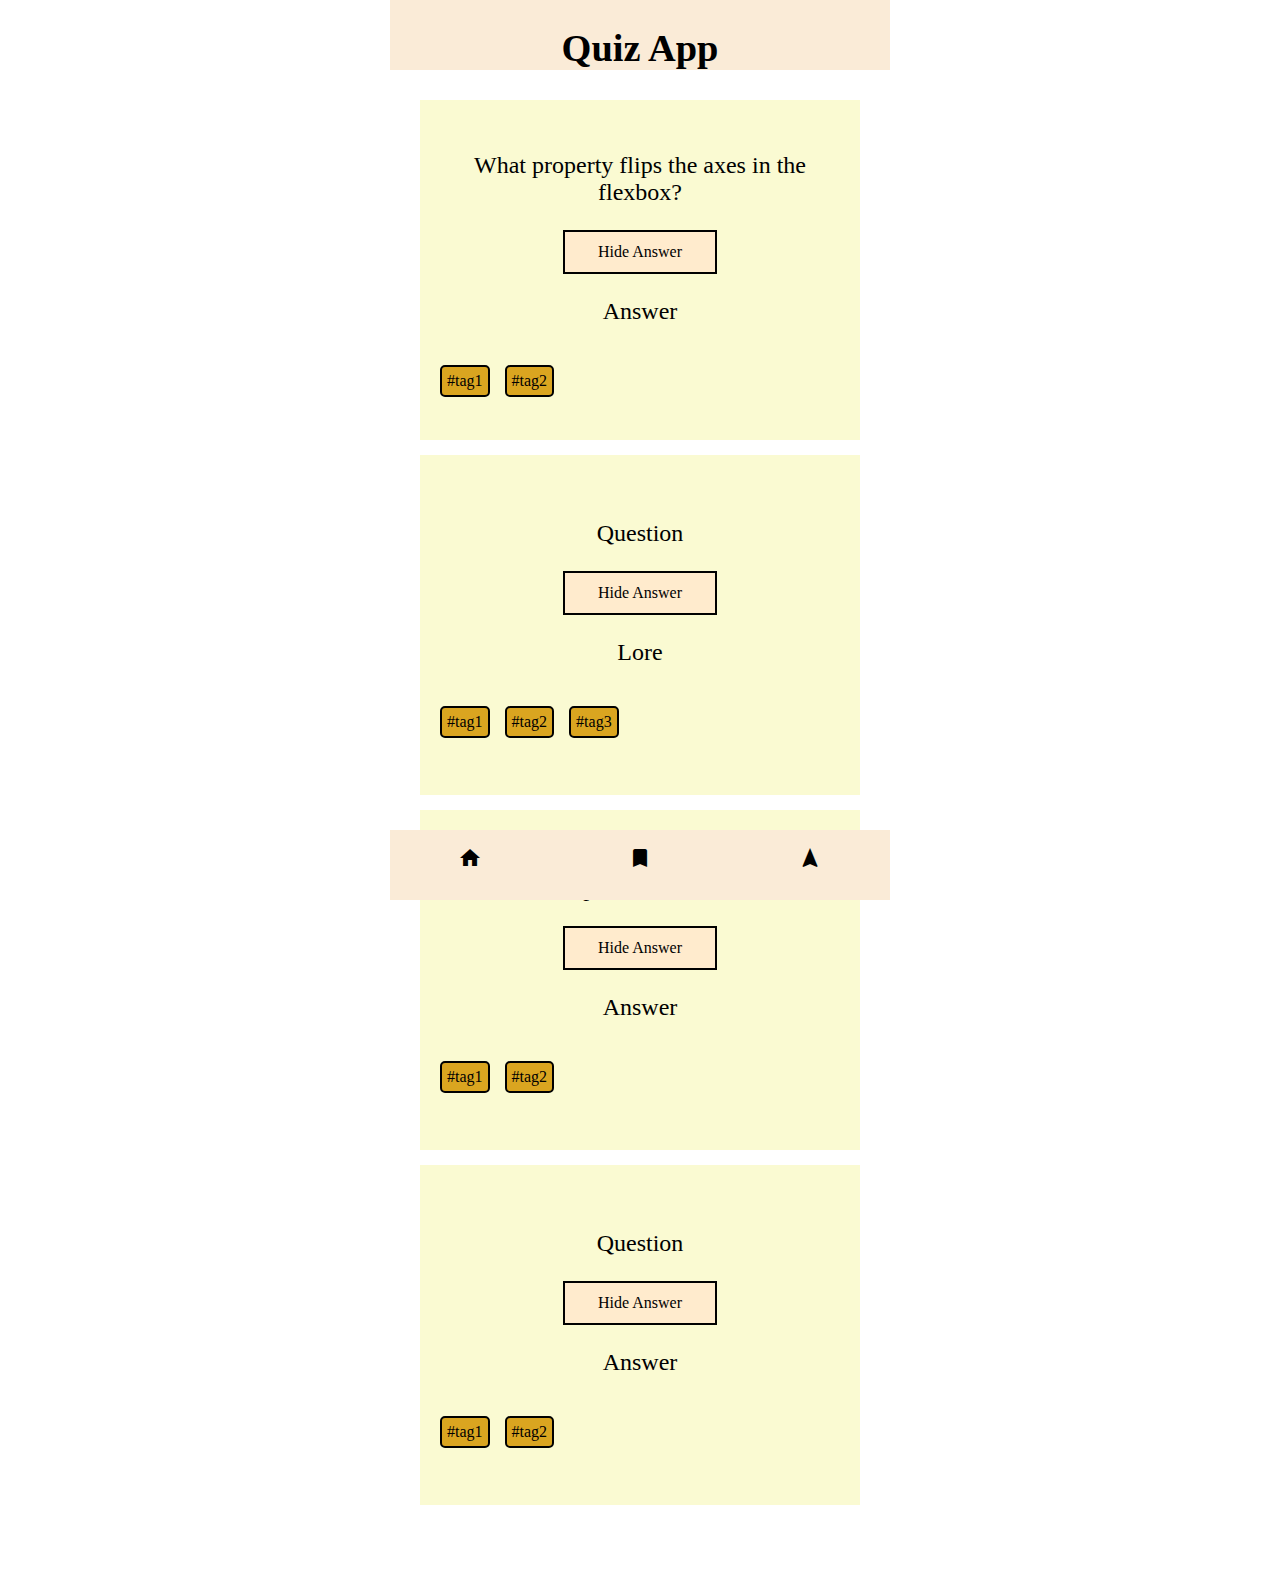
==== booksmarks.html @ e447157c "Add bookmarks.html and update basic page structure" ====
<!DOCTYPE html>
<html lang="en">
  <head>
    <meta charset="UTF-8" />
    <meta name="viewport" content="width=device-width, initial-scale=1.0" />
    <link rel="stylesheet" href="./styles/styles.css" />
    <link
      href="https://fonts.googleapis.com/icon?family=Material+Icons"
      rel="stylesheet"
    />
    <!-- stylesheet link for google icons -->
    <title>Quiz App</title>
  </head>
  <body>
    <div class="flex-wrapper">
      <header>
        <h1 id="title">Quiz App</h1>
      </header>
      <section class="card-area">
        <div class="card">
          <p class="card-question">
            What property flips the axes in the flexbox?
          </p>
          <div class="card-button">Hide Answer</div>
          <p class="card-answer">Answer</p>
          <ul class="card-tag-list">
            <li>#tag1</li>
            <li>#tag2</li>
          </ul>
        </div>
        <div class="card">
          <p class="card-question">Question</p>
          <div class="card-button">Hide Answer</div>
          <p class="card-answer">Lore</p>
          <ul class="card-tag-list">
            <li>#tag1</li>
            <li>#tag2</li>
            <li>#tag3</li>
          </ul>
        </div>
        <div class="card">
          <p class="card-question">Lorem ipsum dolor sit amet</p>
          <div class="card-button">Hide Answer</div>
          <p class="card-answer">Answer</p>
          <ul class="card-tag-list">
            <li>#tag1</li>
            <li>#tag2</li>
          </ul>
        </div>
        <div class="card">
          <p class="card-question">Question</p>
          <div class="card-button">Hide Answer</div>
          <p class="card-answer">Answer</p>
          <ul class="card-tag-list">
            <li>#tag1</li>
            <li>#tag2</li>
          </ul>
        </div>
      </section>
      <footer>
        <ul class="nav-bar">
          <li>
            <a href="index.html">
              <i class="material-icons">home</i>
            </a>
          </li>
          <li>
            <a href="">
              <i class="material-icons">bookmark</i>
            </a>
          </li>
          <li>
            <a href=""><i class="material-icons">navigation</i></a>
          </li>
        </ul>
      </footer>
    </div>
  </body>
</html>
---- styles/styles.css ----
body {
  text-align: center;
  /* border: 5px solid black; */
  padding: 0;
  margin: 0 auto;
  height: 100%;
  width: 500px;
}

.flex-wrapper {
  display: flex;
  flex-direction: column;
  justify-content: center;
  align-items: stretch;
  /* border: 3px solid green; */
  height: 100%;
  margin: 0 auto;
}

header {
  height: 70px;
  margin-bottom: 20px;
  position: sticky;
  /* sticky worked to stick header and footer respectively to top and bottom of page within flexbox */
  top: 0;
  background-color: antiquewhite;
  /* border: 3px solid hotpink; */
  align-content: center;
  /* this helped me to put #title in the middle */
}

#title {
  display: inline-block;
  font-size: 2.4rem;
}

.card-area {
  display: flex;
  flex-direction: column;
  justify-content: flex-start;
  align-items: center;
  gap: 15px;
  margin-top: 10px;
  /* border: 3px solid hotpink; */
  height: 100%;
}

.card {
  /* border: 3px solid blue; */
  /* hier besser mit flex-basis attributen arbeiten */
  width: 400px;
  height: 300px;
  text-align: center;
  padding: 20px;
  background-color: lightgoldenrodyellow;

  /* flexbox within cards */
  display: flex;
  flex-direction: column;
  justify-content: center;
  align-items: center;
}

/* nur behelfsmäßig fürs flexbox styling */
/* .card p,
div,
.card-tags {
  border: 2px solid green;
} */

.card p {
  font-size: 1.5rem;
}

.card-button {
  border: 2px solid black;
  background-color: blanchedalmond;
  width: 150px;
  height: 40px;
  align-content: center;
}

.card-tag-list {
  list-style: none;
  padding: 0;
  display: flex;
  flex-wrap: wrap;
  align-self: flex-start;
  gap: 15px;
}

.card-tag-list li {
  border: 2px solid black;
  background-color: goldenrod;
  border-radius: 5px;
  padding: 5px;
}

footer {
  position: sticky;
  bottom: 0;
  height: 70px;
  margin-top: 20px;
  background-color: antiquewhite;
  /* border: 3px solid hotpink; */
}

i {
  color: black;
}

.nav-bar {
  list-style: none;
  display: flex;
  justify-content: space-around;
  align-items: center;
  padding: 0;
  gap: 10px;
  background-color: antiquewhite;
  /* border: 3px solid burlywood; */
}
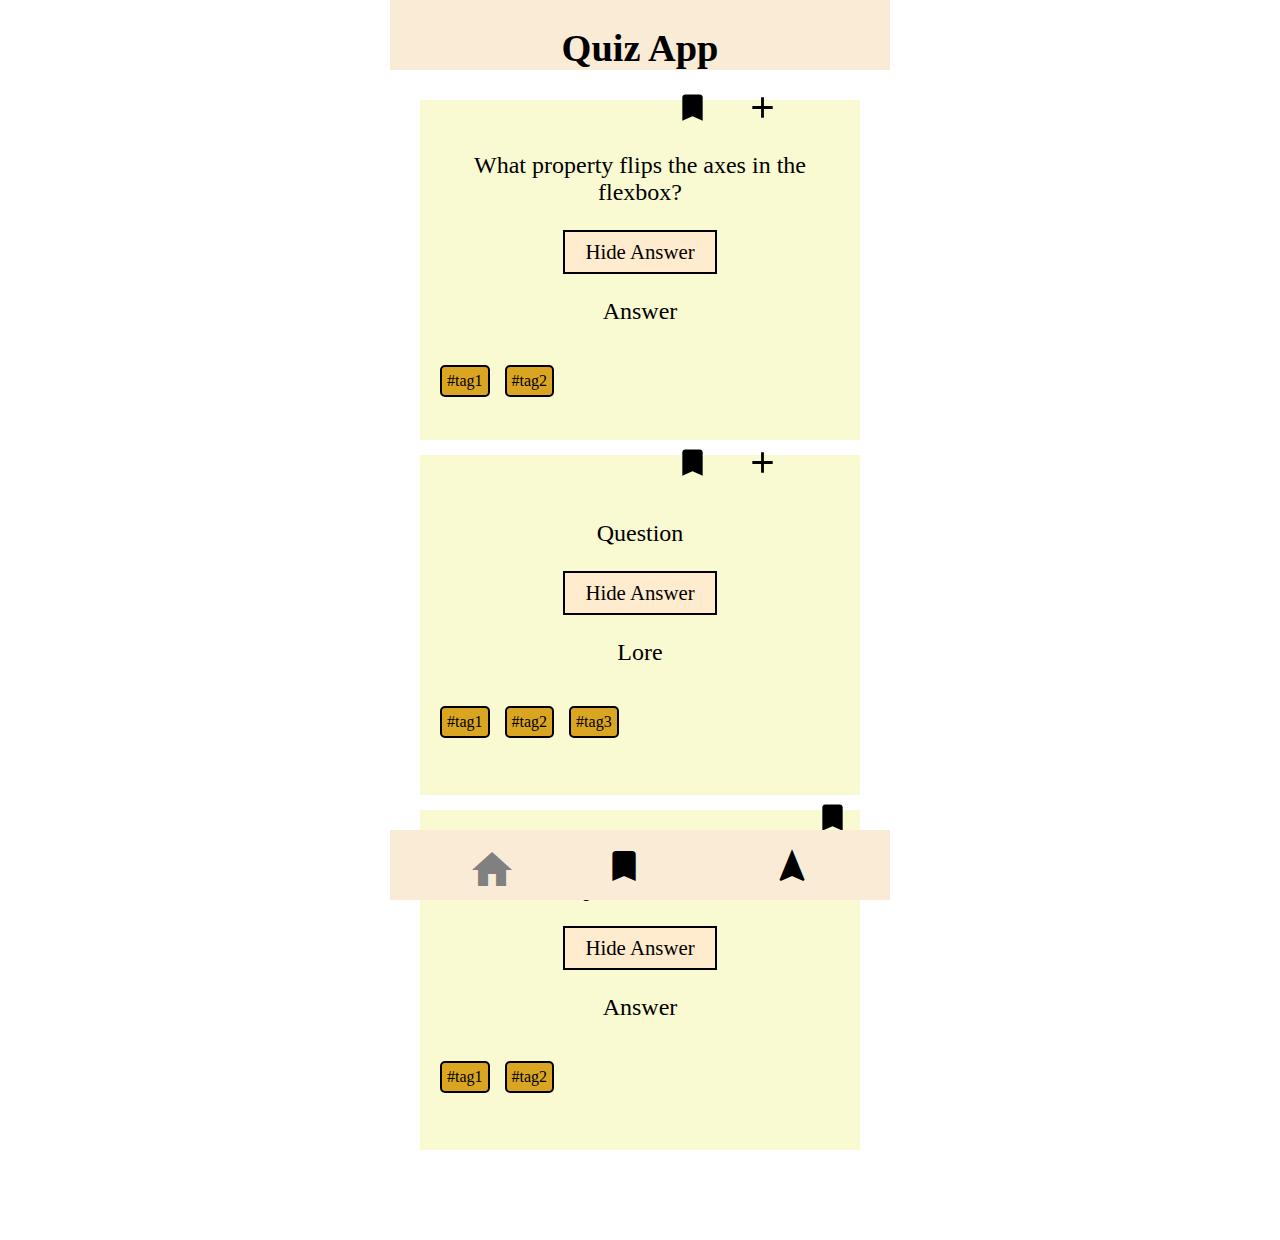
==== commit d789cf80: "Copy content from index.html to have template" ====
--- a/booksmarks.html
+++ b/booksmarks.html
@@ -18,6 +18,7 @@
       </header>
       <section class="card-area">
         <div class="card">
+          <i class="material-icons">bookmark_added</i>
           <p class="card-question">
             What property flips the axes in the flexbox?
           </p>
@@ -29,6 +30,7 @@
           </ul>
         </div>
         <div class="card">
+          <i class="material-icons">bookmark_added</i>
           <p class="card-question">Question</p>
           <div class="card-button">Hide Answer</div>
           <p class="card-answer">Lore</p>
@@ -39,16 +41,8 @@
           </ul>
         </div>
         <div class="card">
+          <i class="material-icons">bookmark</i>
           <p class="card-question">Lorem ipsum dolor sit amet</p>
-          <div class="card-button">Hide Answer</div>
-          <p class="card-answer">Answer</p>
-          <ul class="card-tag-list">
-            <li>#tag1</li>
-            <li>#tag2</li>
-          </ul>
-        </div>
-        <div class="card">
-          <p class="card-question">Question</p>
           <div class="card-button">Hide Answer</div>
           <p class="card-answer">Answer</p>
           <ul class="card-tag-list">
@@ -59,14 +53,14 @@
       </section>
       <footer>
         <ul class="nav-bar">
-          <li>
+          <li class="you-are-here">
             <a href="index.html">
               <i class="material-icons">home</i>
             </a>
           </li>
           <li>
             <a href="">
-              <i class="material-icons">bookmark</i>
+              <i class="material-icons">bookmarks</i>
             </a>
           </li>
           <li>
--- a/styles/styles.css
+++ b/styles/styles.css
@@ -54,6 +54,9 @@
   padding: 20px;
   background-color: lightgoldenrodyellow;
 
+  /* Solution to make bookmark button stick out - PART ONE  */
+  position: relative;
+
   /* flexbox within cards */
   display: flex;
   flex-direction: column;
@@ -68,6 +71,16 @@
   border: 2px solid green;
 } */
 
+.card i {
+  /* Solution to make bookmark button stick out - PART TWO  */
+  position: absolute;
+  top: -10px;
+  /* -10 px makes the button sticking out on the top slightly */
+  right: 10px;
+  /* icon size */
+  font-size: 2.2rem;
+}
+
 .card p {
   font-size: 1.5rem;
 }
@@ -77,7 +90,10 @@
   background-color: blanchedalmond;
   width: 150px;
   height: 40px;
+  /* !! hier muss ich noch von fixen Werten zu flexbox Werten kommen */
   align-content: center;
+  /* um den button text in die Mitte zu bekommen */
+  font-size: 1.3rem;
 }
 
 .card-tag-list {
@@ -102,20 +118,36 @@
   height: 70px;
   margin-top: 20px;
   background-color: antiquewhite;
+  align-content: center;
   /* border: 3px solid hotpink; */
-}
-
-i {
-  color: black;
 }
 
 .nav-bar {
   list-style: none;
   display: flex;
-  justify-content: space-around;
-  align-items: center;
+  justify-content: space-evenly;
+
+  /* align-items bewirkt nichts */
+  /* align-items: flex-end; */
+
   padding: 0;
   gap: 10px;
   background-color: antiquewhite;
+
   /* border: 3px solid burlywood; */
 }
+
+/* .nav-bar li {
+  border: 3px solid green;
+} */
+
+.nav-bar i {
+  color: black;
+  font-size: 2.5rem;
+}
+
+/* man muss in diesem Fall direkt das i innerhalb des elements mit der class ansprechen, um es beeinflussen zu könnnen */
+.you-are-here i {
+  color: grey;
+  font-size: 3rem;
+}
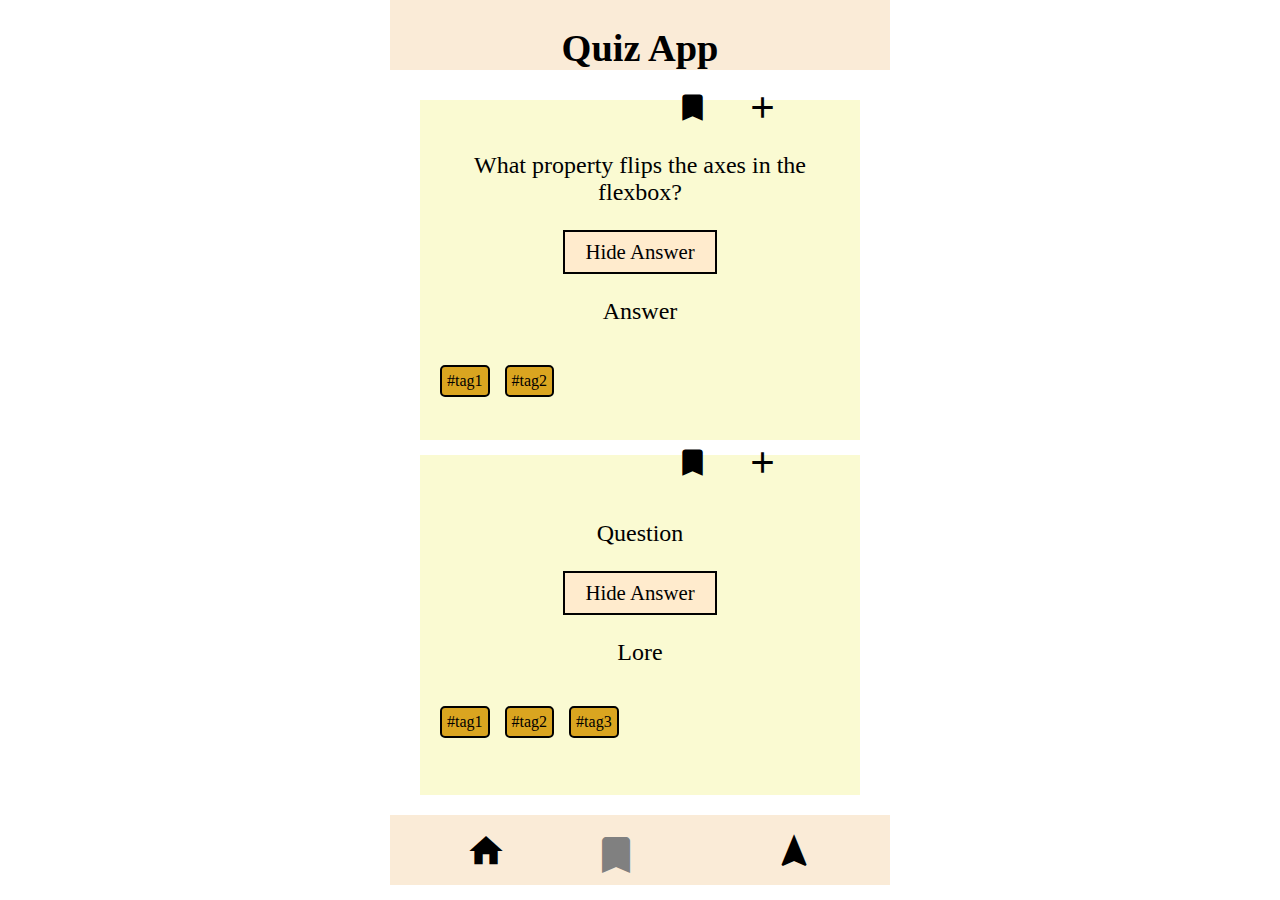
==== commit 1a7fac34: "Adjust -nav-bar and .card elements accordingly" ====
--- a/booksmarks.html
+++ b/booksmarks.html
@@ -40,25 +40,16 @@
             <li>#tag3</li>
           </ul>
         </div>
-        <div class="card">
-          <i class="material-icons">bookmark</i>
-          <p class="card-question">Lorem ipsum dolor sit amet</p>
-          <div class="card-button">Hide Answer</div>
-          <p class="card-answer">Answer</p>
-          <ul class="card-tag-list">
-            <li>#tag1</li>
-            <li>#tag2</li>
-          </ul>
         </div>
       </section>
       <footer>
         <ul class="nav-bar">
-          <li class="you-are-here">
+          <li>
             <a href="index.html">
               <i class="material-icons">home</i>
             </a>
           </li>
-          <li>
+          <li class="you-are-here">
             <a href="">
               <i class="material-icons">bookmarks</i>
             </a>
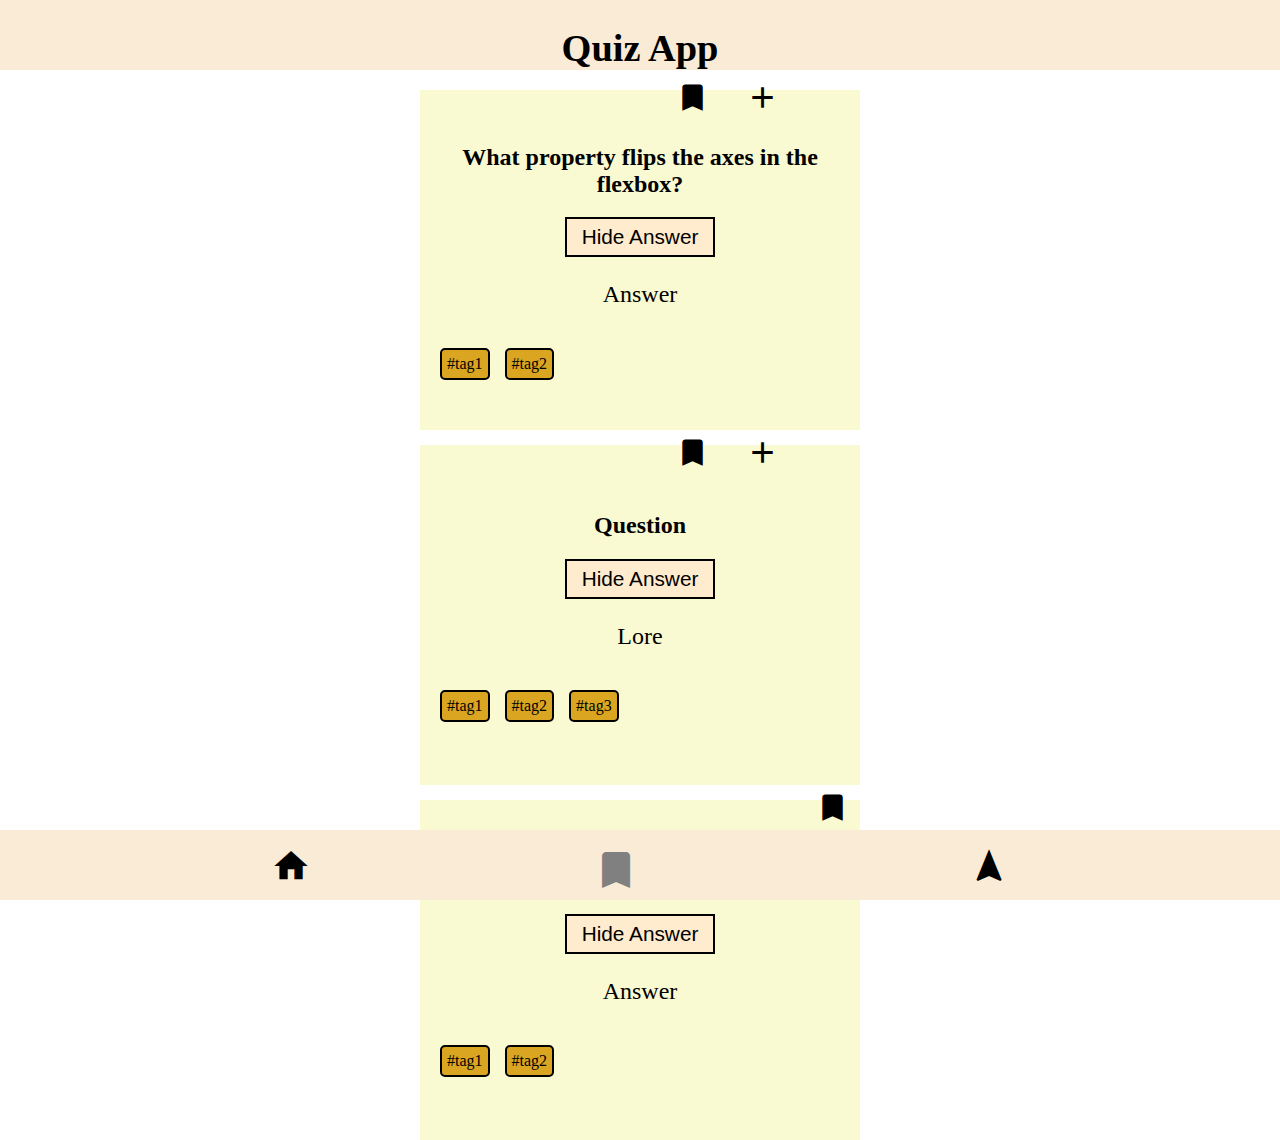
==== commit 8604b211: "Improve html to make it more semantic, split up CSS, update projectplan.md" ====
--- a/booksmarks.html
+++ b/booksmarks.html
@@ -12,53 +12,60 @@
     <title>Quiz App</title>
   </head>
   <body>
-    <div class="flex-wrapper">
-      <header>
-        <h1 id="title">Quiz App</h1>
-      </header>
-      <section class="card-area">
-        <div class="card">
-          <i class="material-icons">bookmark_added</i>
-          <p class="card-question">
-            What property flips the axes in the flexbox?
-          </p>
-          <div class="card-button">Hide Answer</div>
-          <p class="card-answer">Answer</p>
-          <ul class="card-tag-list">
-            <li>#tag1</li>
-            <li>#tag2</li>
-          </ul>
-        </div>
-        <div class="card">
-          <i class="material-icons">bookmark_added</i>
-          <p class="card-question">Question</p>
-          <div class="card-button">Hide Answer</div>
-          <p class="card-answer">Lore</p>
-          <ul class="card-tag-list">
-            <li>#tag1</li>
-            <li>#tag2</li>
-            <li>#tag3</li>
-          </ul>
-        </div>
-        </div>
-      </section>
-      <footer>
-        <ul class="nav-bar">
-          <li>
-            <a href="index.html">
-              <i class="material-icons">home</i>
-            </a>
-          </li>
-          <li class="you-are-here">
-            <a href="">
-              <i class="material-icons">bookmarks</i>
-            </a>
-          </li>
-          <li>
-            <a href=""><i class="material-icons">navigation</i></a>
-          </li>
+    <header class="header">
+      <h1 class="header__title" id="title">Quiz App</h1>
+    </header>
+    <section class="card-area">
+      <article class="card">
+        <i class="material-icons">bookmark_added</i>
+        <h2 class="card-question">
+          What property flips the axes in the flexbox?
+        </h2>
+        <button class="card-button">Hide Answer</button>
+        <p class="card-answer">Answer</p>
+        <ul class="card-tag-list">
+          <li>#tag1</li>
+          <li>#tag2</li>
         </ul>
-      </footer>
-    </div>
+      </article>
+      <article class="card">
+        <i class="material-icons">bookmark_added</i>
+        <h2 class="card-question">Question</h2>
+        <button class="card-button">Hide Answer</button>
+        <p class="card-answer">Lore</p>
+        <ul class="card-tag-list">
+          <li>#tag1</li>
+          <li>#tag2</li>
+          <li>#tag3</li>
+        </ul>
+      </article>
+      <article class="card">
+        <i class="material-icons">bookmark</i>
+        <h2 class="card-question">Lorem ipsum dolor sit amet</h2>
+        <button class="card-button">Hide Answer</button>
+        <p class="card-answer">Answer</p>
+        <ul class="card-tag-list">
+          <li>#tag1</li>
+          <li>#tag2</li>
+        </ul>
+      </article>
+    </section>
+    <footer>
+      <ul class="nav-bar">
+        <li>
+          <a href="index.html">
+            <i class="material-icons">home</i>
+          </a>
+        </li>
+        <li class="you-are-here">
+          <a href="">
+            <i class="material-icons">bookmarks</i>
+          </a>
+        </li>
+        <li>
+          <a href=""><i class="material-icons">navigation</i></a>
+        </li>
+      </ul>
+    </footer>
   </body>
 </html>
--- a/styles/styles.css
+++ b/styles/styles.css
@@ -1,153 +1,5 @@
-body {
-  text-align: center;
-  /* border: 5px solid black; */
-  padding: 0;
-  margin: 0 auto;
-  height: 100%;
-  width: 500px;
-}
-
-.flex-wrapper {
-  display: flex;
-  flex-direction: column;
-  justify-content: center;
-  align-items: stretch;
-  /* border: 3px solid green; */
-  height: 100%;
-  margin: 0 auto;
-}
-
-header {
-  height: 70px;
-  margin-bottom: 20px;
-  position: sticky;
-  /* sticky worked to stick header and footer respectively to top and bottom of page within flexbox */
-  top: 0;
-  background-color: antiquewhite;
-  /* border: 3px solid hotpink; */
-  align-content: center;
-  /* this helped me to put #title in the middle */
-}
-
-#title {
-  display: inline-block;
-  font-size: 2.4rem;
-}
-
-.card-area {
-  display: flex;
-  flex-direction: column;
-  justify-content: flex-start;
-  align-items: center;
-  gap: 15px;
-  margin-top: 10px;
-  /* border: 3px solid hotpink; */
-  height: 100%;
-}
-
-.card {
-  /* border: 3px solid blue; */
-  /* hier besser mit flex-basis attributen arbeiten */
-  width: 400px;
-  height: 300px;
-  text-align: center;
-  padding: 20px;
-  background-color: lightgoldenrodyellow;
-
-  /* Solution to make bookmark button stick out - PART ONE  */
-  position: relative;
-
-  /* flexbox within cards */
-  display: flex;
-  flex-direction: column;
-  justify-content: center;
-  align-items: center;
-}
-
-/* nur behelfsmäßig fürs flexbox styling */
-/* .card p,
-div,
-.card-tags {
-  border: 2px solid green;
-} */
-
-.card i {
-  /* Solution to make bookmark button stick out - PART TWO  */
-  position: absolute;
-  top: -10px;
-  /* -10 px makes the button sticking out on the top slightly */
-  right: 10px;
-  /* icon size */
-  font-size: 2.2rem;
-}
-
-.card p {
-  font-size: 1.5rem;
-}
-
-.card-button {
-  border: 2px solid black;
-  background-color: blanchedalmond;
-  width: 150px;
-  height: 40px;
-  /* !! hier muss ich noch von fixen Werten zu flexbox Werten kommen */
-  align-content: center;
-  /* um den button text in die Mitte zu bekommen */
-  font-size: 1.3rem;
-}
-
-.card-tag-list {
-  list-style: none;
-  padding: 0;
-  display: flex;
-  flex-wrap: wrap;
-  align-self: flex-start;
-  gap: 15px;
-}
-
-.card-tag-list li {
-  border: 2px solid black;
-  background-color: goldenrod;
-  border-radius: 5px;
-  padding: 5px;
-}
-
-footer {
-  position: sticky;
-  bottom: 0;
-  height: 70px;
-  margin-top: 20px;
-  background-color: antiquewhite;
-  align-content: center;
-  /* border: 3px solid hotpink; */
-}
-
-.nav-bar {
-  list-style: none;
-  display: flex;
-  justify-content: space-evenly;
-
-  /* align-items bewirkt nichts */
-  /* align-items: flex-end; */
-
-  padding: 0;
-  gap: 10px;
-  background-color: antiquewhite;
-
-  /* border: 3px solid burlywood; */
-}
-
-/* .nav-bar li {
-  border: 3px solid green;
-} */
-
-.nav-bar i {
-  color: black;
-  font-size: 2.5rem;
-}
-
-/* man muss in diesem Fall direkt das i innerhalb des elements mit der class ansprechen, um es beeinflussen zu könnnen */
-.you-are-here i {
-  color: grey;
-  font-size: 3rem;
-}
+@import url(/styles/components/global.css);
+@import url(/styles/components/profile_page.css);
+@import url(/styles/components/header.css);
+@import url(/styles/components/footer.css);
+@import url(/styles/components/card.css);
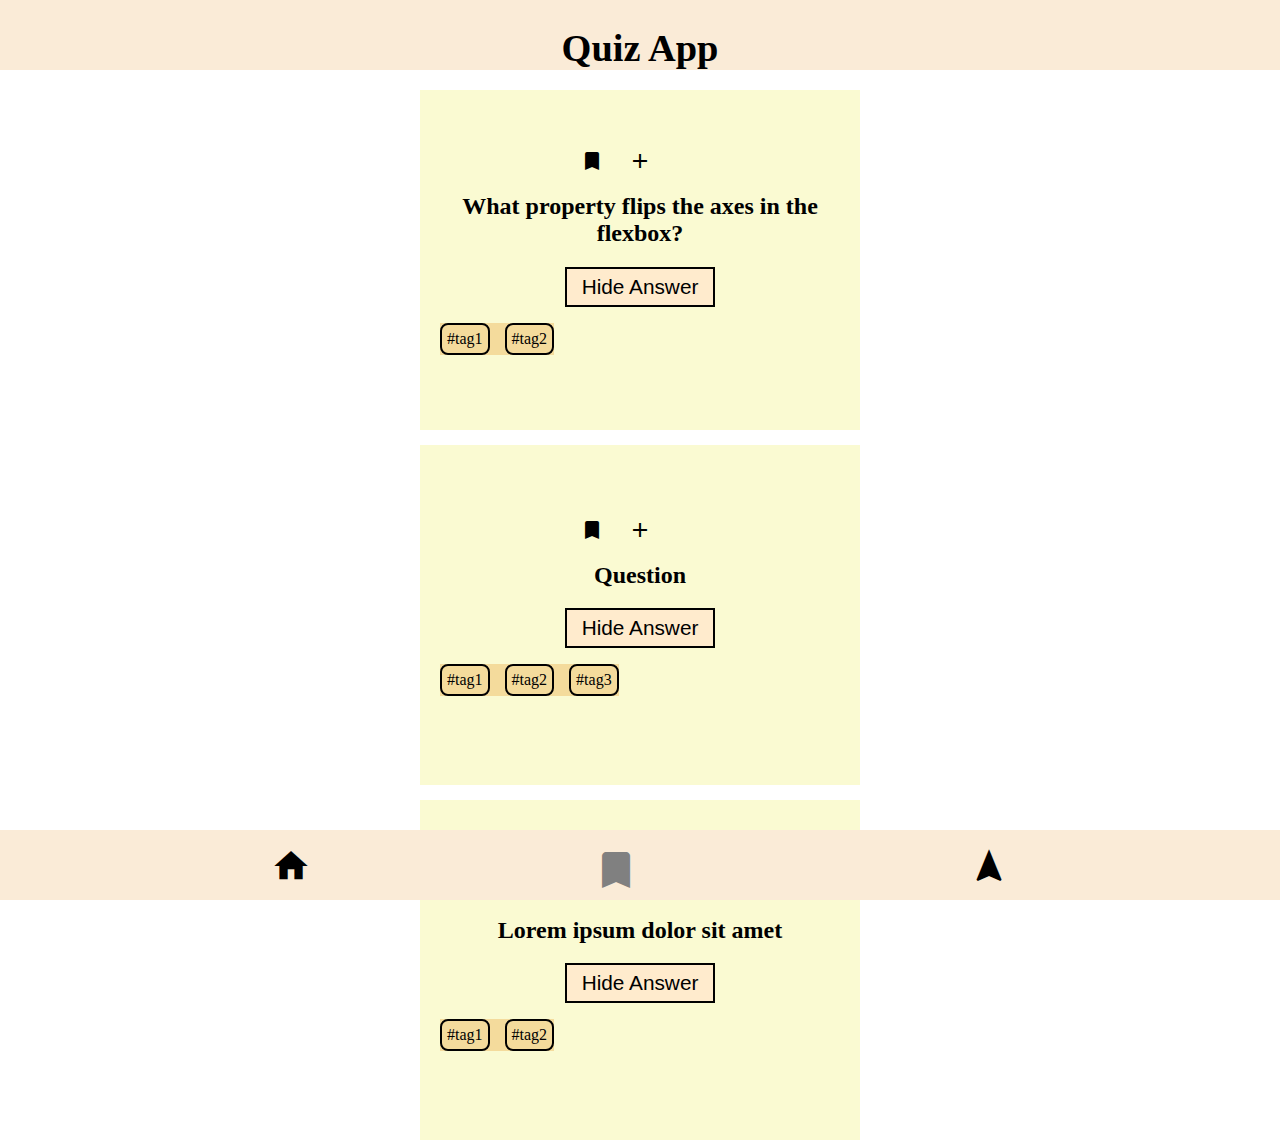
==== commit db692492: "Improve navbar in footer" ====
--- a/booksmarks.html
+++ b/booksmarks.html
@@ -58,12 +58,14 @@
           </a>
         </li>
         <li class="you-are-here">
-          <a href="">
+          <a href="booksmarks.html">
             <i class="material-icons">bookmarks</i>
           </a>
         </li>
         <li>
-          <a href=""><i class="material-icons">navigation</i></a>
+          <a href="profile-page.html"
+            ><i class="material-icons">navigation</i></a
+          >
         </li>
       </ul>
     </footer>
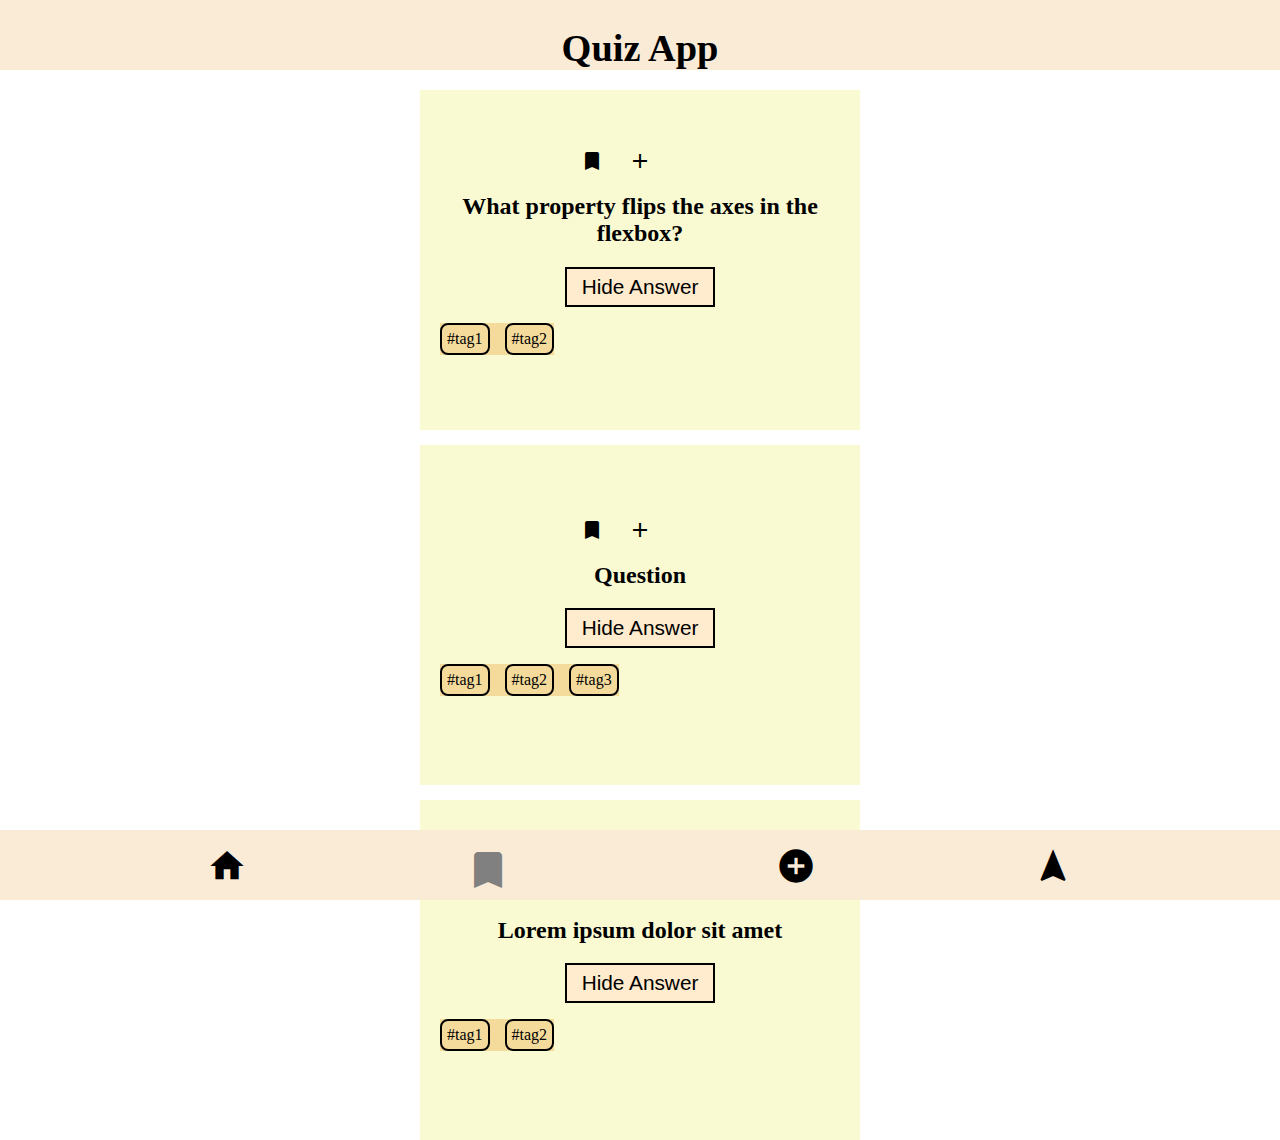
==== commit d3df0729: "Implement create new card feature and html doc" ====
--- a/booksmarks.html
+++ b/booksmarks.html
@@ -15,13 +15,13 @@
     <header class="header">
       <h1 class="header__title" id="title">Quiz App</h1>
     </header>
-    <section class="card-area">
+    <main class="card-area">
       <article class="card">
         <i class="material-icons">bookmark_added</i>
         <h2 class="card-question">
           What property flips the axes in the flexbox?
         </h2>
-        <button class="card-button">Hide Answer</button>
+        <button class="card-button" type="button">Hide Answer</button>
         <p class="card-answer">Answer</p>
         <ul class="card-tag-list">
           <li>#tag1</li>
@@ -31,7 +31,7 @@
       <article class="card">
         <i class="material-icons">bookmark_added</i>
         <h2 class="card-question">Question</h2>
-        <button class="card-button">Hide Answer</button>
+        <button class="card-button" type="button">Hide Answer</button>
         <p class="card-answer">Lore</p>
         <ul class="card-tag-list">
           <li>#tag1</li>
@@ -42,29 +42,34 @@
       <article class="card">
         <i class="material-icons">bookmark</i>
         <h2 class="card-question">Lorem ipsum dolor sit amet</h2>
-        <button class="card-button">Hide Answer</button>
+        <button class="card-button" type="button">Hide Answer</button>
         <p class="card-answer">Answer</p>
         <ul class="card-tag-list">
           <li>#tag1</li>
           <li>#tag2</li>
         </ul>
       </article>
-    </section>
+    </main>
     <footer>
       <ul class="nav-bar">
         <li>
-          <a href="index.html">
+          <a href="index.html" title="link-to-homepage">
             <i class="material-icons">home</i>
           </a>
         </li>
         <li class="you-are-here">
-          <a href="booksmarks.html">
+          <a href="booksmarks.html" title="link-to-bookmarks">
             <i class="material-icons">bookmarks</i>
           </a>
         </li>
         <li>
-          <a href="profile-page.html"
-            ><i class="material-icons">navigation</i></a
+          <a href="form.html" title="link-to-form-for-new-card">
+            <i class="material-icons">add_circle</i>
+          </a>
+        </li>
+        <li>
+          <a href="profile-page.html" title="link-to-profile">
+            <i class="material-icons">navigation</i></a
           >
         </li>
       </ul>
--- a/styles/styles.css
+++ b/styles/styles.css
@@ -3,3 +3,4 @@
 @import url(/styles/components/header.css);
 @import url(/styles/components/footer.css);
 @import url(/styles/components/card.css);
+@import url(/styles/components/form.css);
